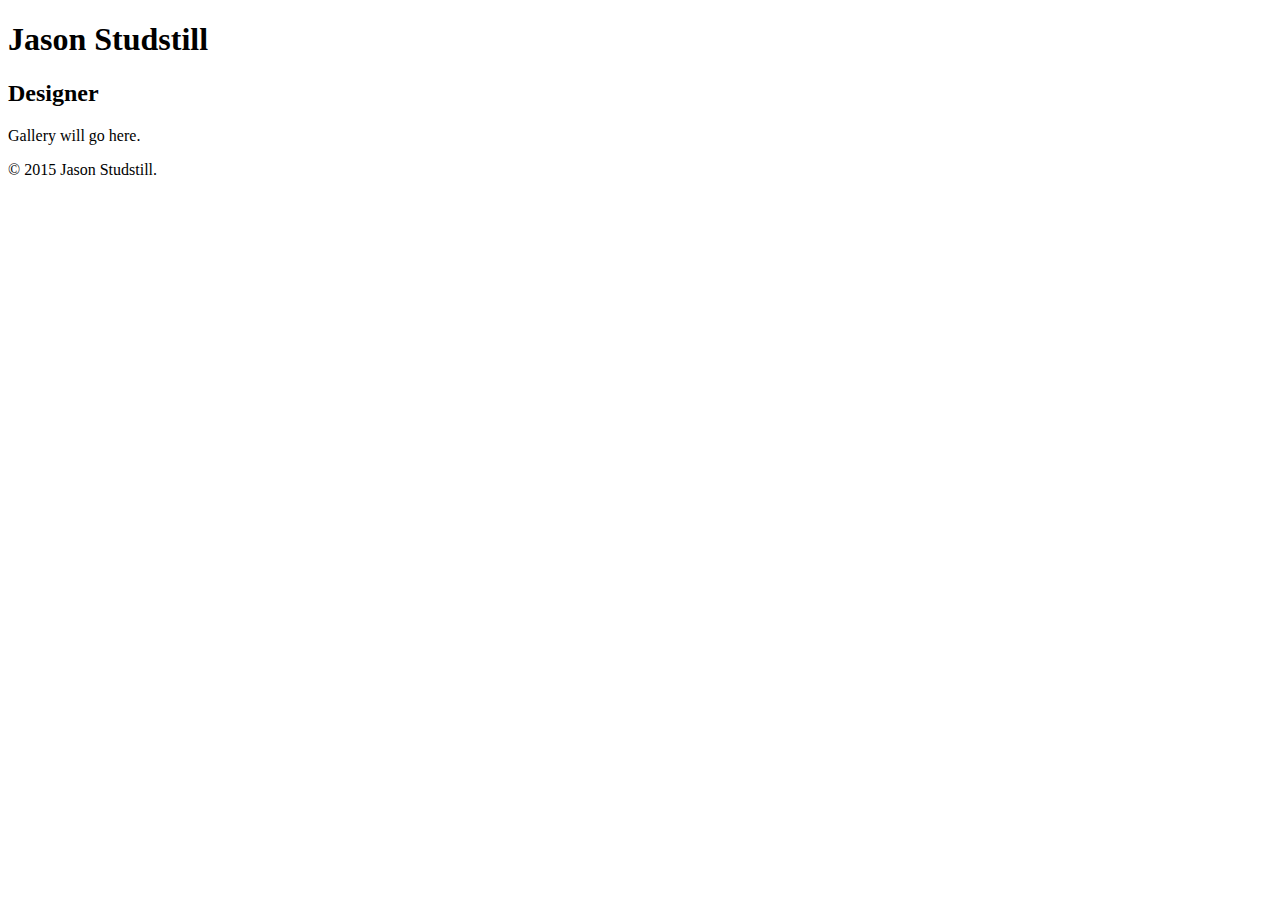
==== front-end-web-development/how-to-make-a-website/index.html @ 979bcce7 "Create index.html" ====
<!DOCTYPE html>
<html>
  <head>
    <meta charset="utf-8">
    <title>Jason Studstill | Designer</title>
  </head>
  <body>
    <header>
      <h1>Jason Studstill</h1>
      <h2>Designer</h2>
    </header>
    <section>
      <p>Gallery will go here.</p>
    </section>
    <footer>
      <p>&copy; 2015 Jason Studstill.</p>
    </footer>
  </body>
</html>
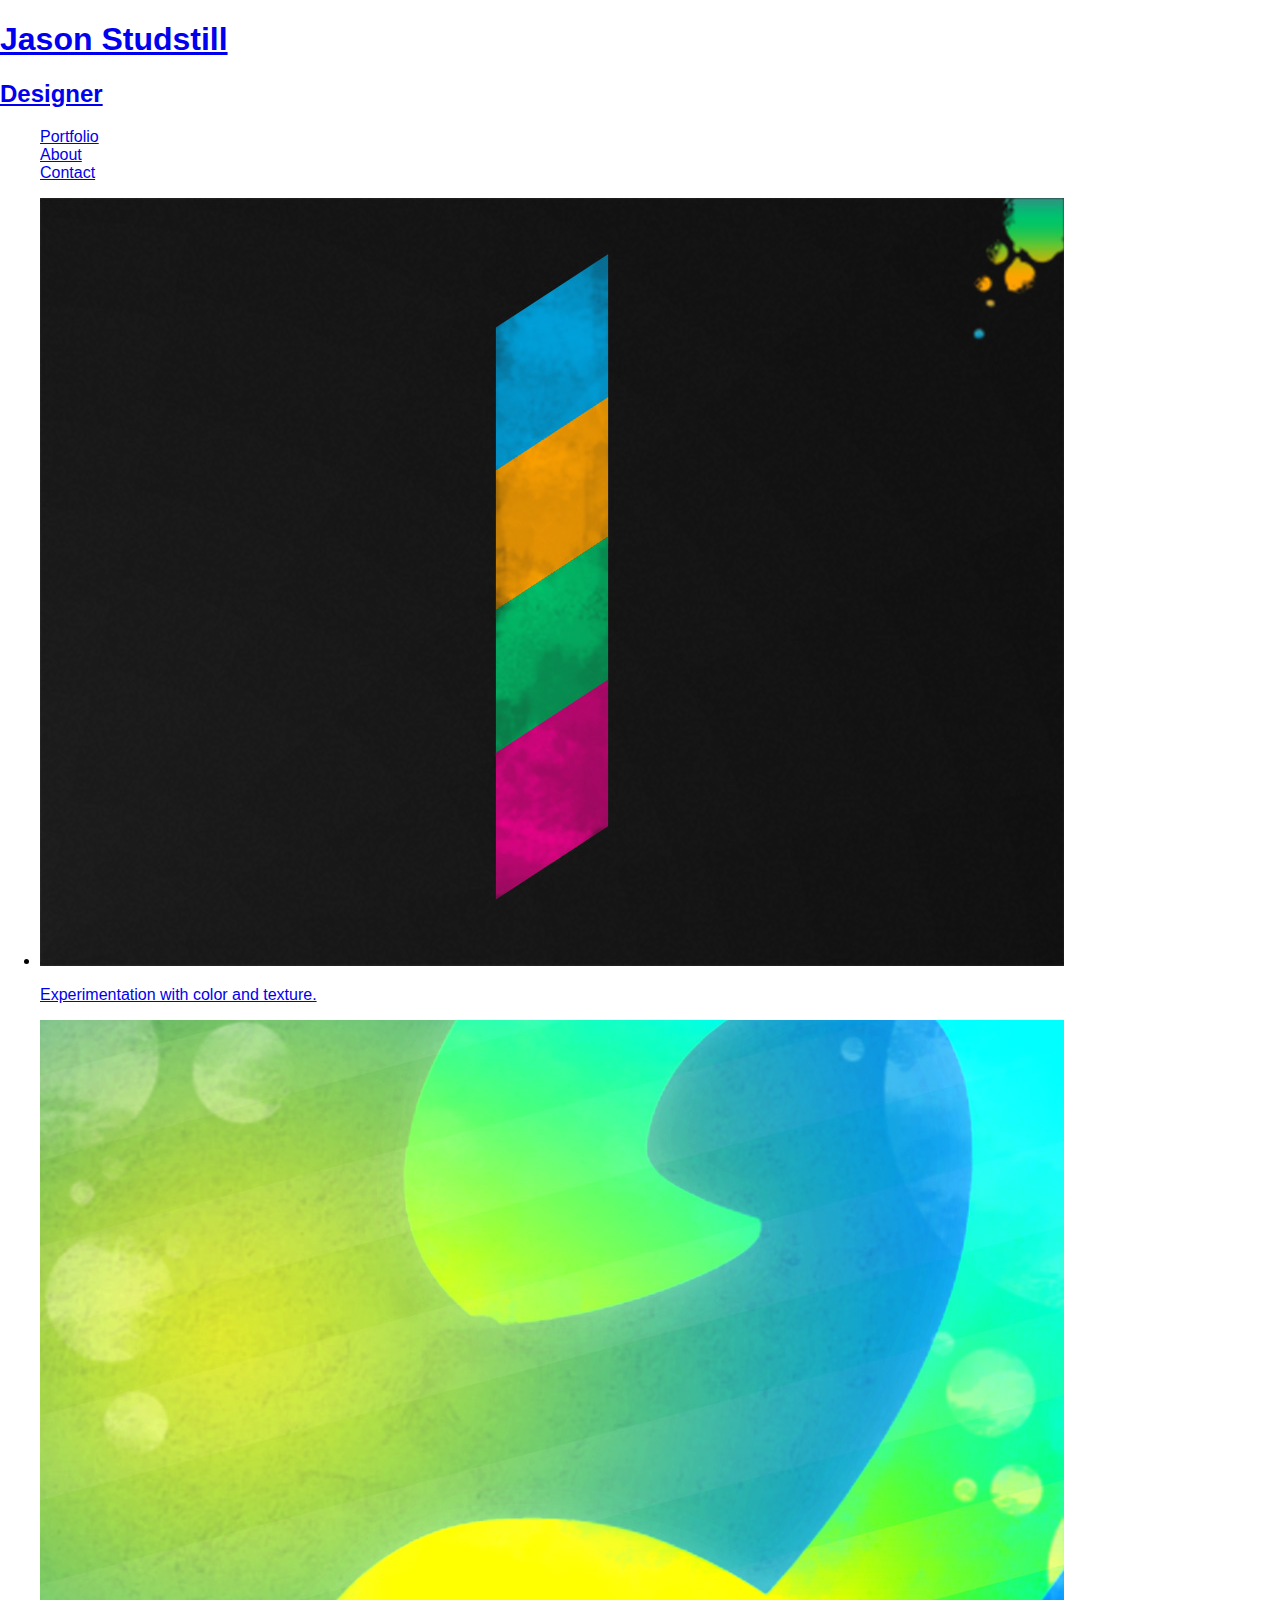
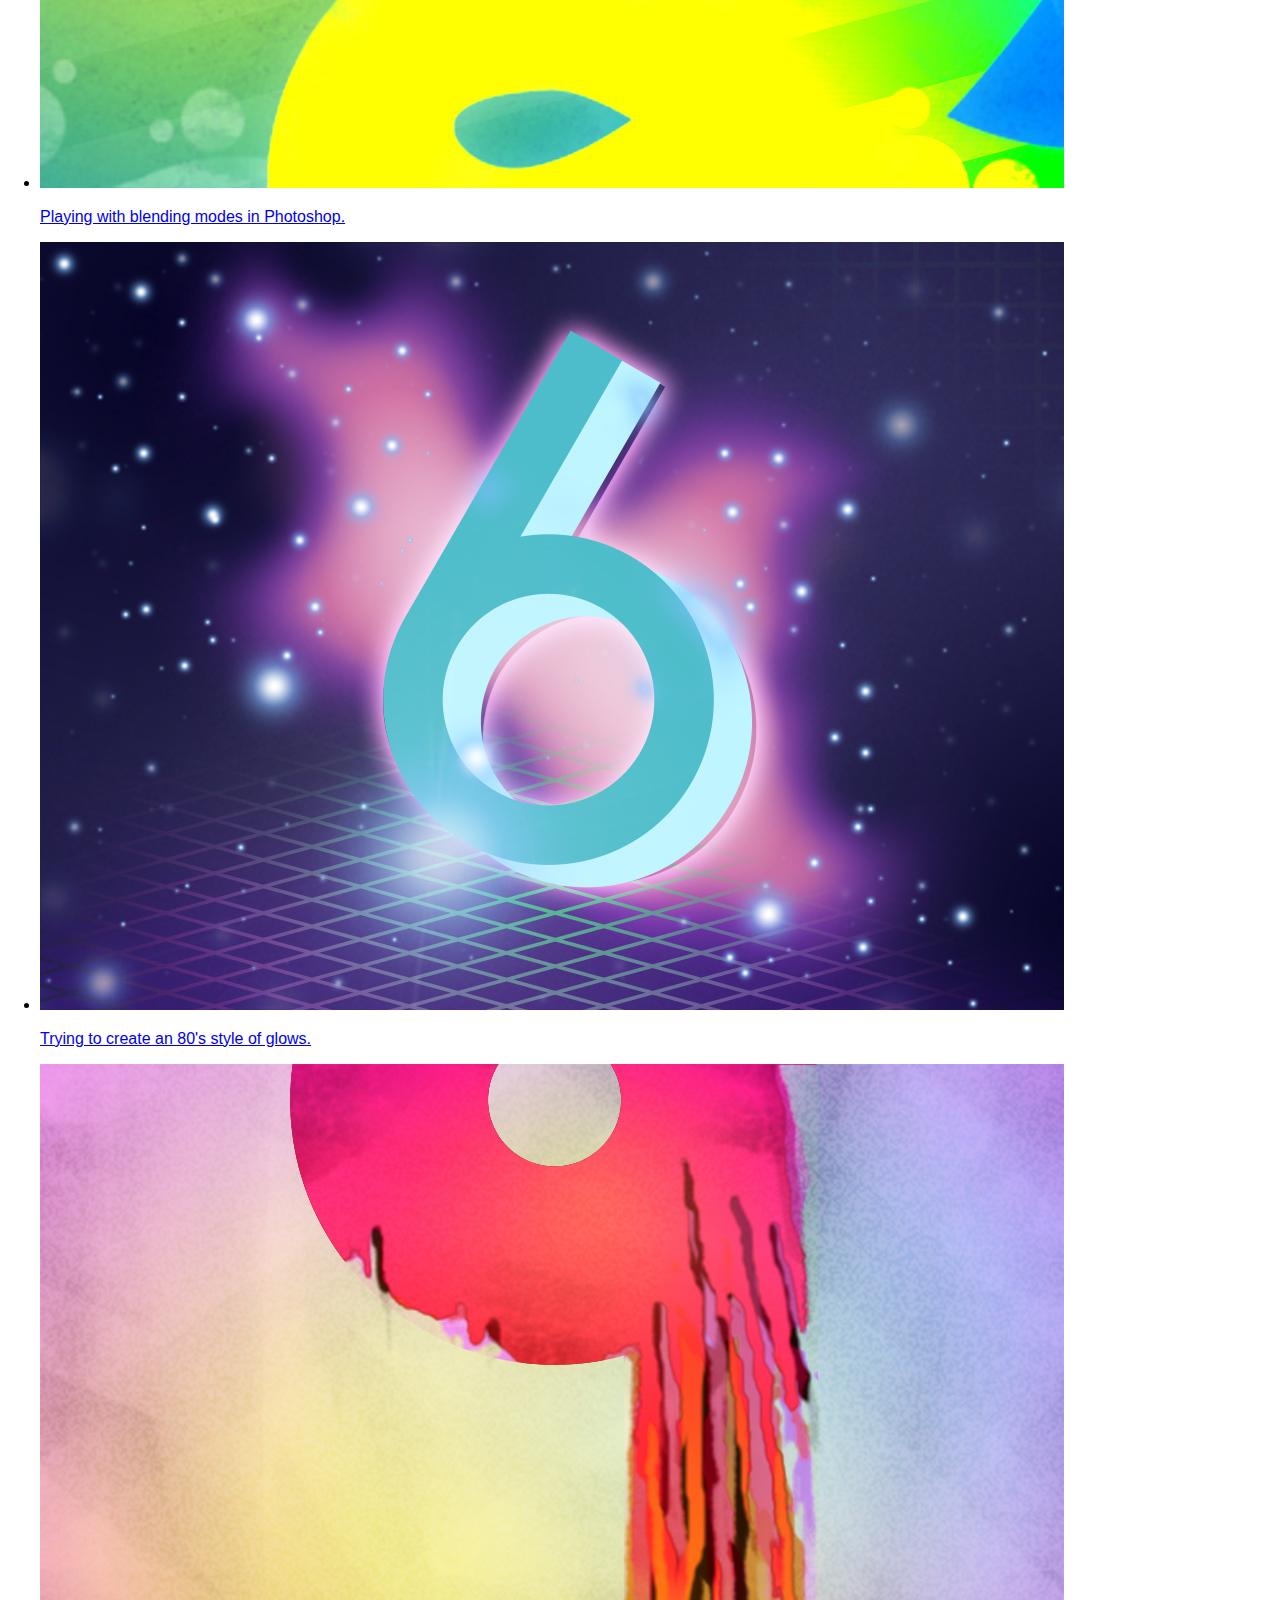
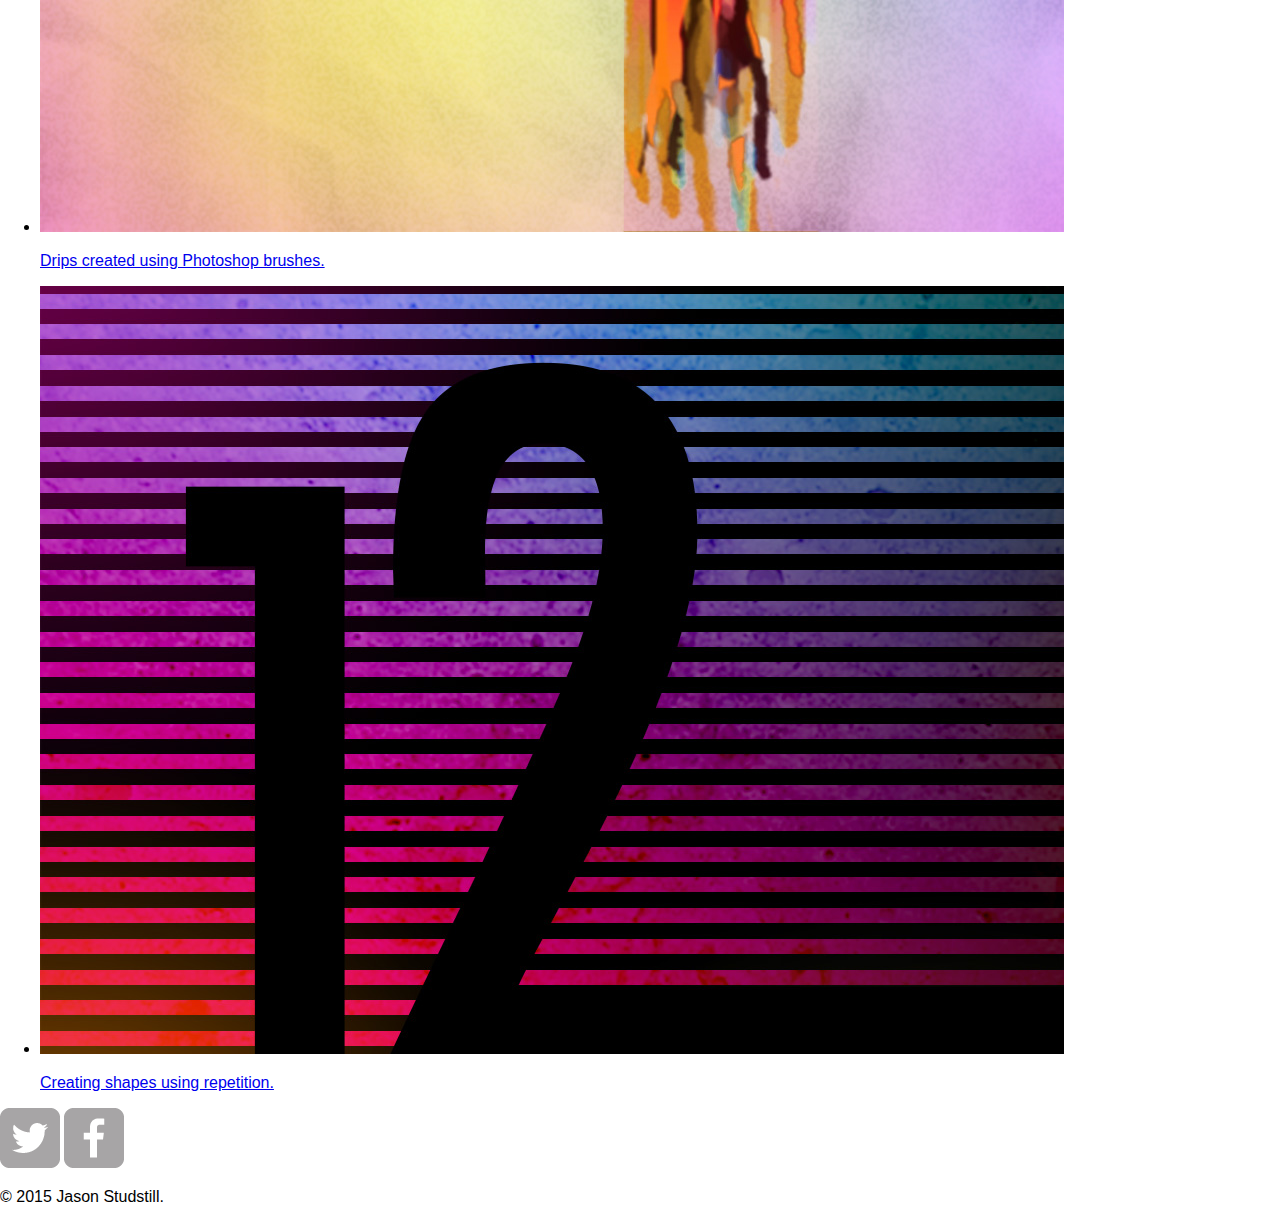
==== commit 51110613: "complete Creating HTML Content section" ====
--- a/front-end-web-development/how-to-make-a-website/index.html
+++ b/front-end-web-development/how-to-make-a-website/index.html
@@ -3,16 +3,59 @@
   <head>
     <meta charset="utf-8">
     <title>Jason Studstill | Designer</title>
+    <link rel="stylesheet" href="css/normalize.css">
   </head>
   <body>
     <header>
+      <a href="index.html">
       <h1>Jason Studstill</h1>
       <h2>Designer</h2>
+      </a>
+      <nav>
+        <ul>
+          <li><a href="index.html">Portfolio</a></li>
+          <li><a href="about.html">About</a></li>
+          <li><a href="contact.html">Contact</a></li>
+        </ul>
+      </nav>
     </header>
     <section>
-      <p>Gallery will go here.</p>
+      <ul>
+        <li>
+          <a href="img/numbers-01.jpg">
+            <img src="img/numbers-01.jpg" alt="">
+            <p>Experimentation with color and texture.</p>
+          </a>
+        </li>
+        <li>
+          <a href="img/numbers-02.jpg">
+            <img src="img/numbers-02.jpg" alt="">
+            <p>Playing with blending modes in Photoshop.</p>
+          </a>
+        </li>
+        <li>
+          <a href="img/numbers-06.jpg">
+            <img src="img/numbers-06.jpg" alt="">
+            <p>Trying to create an 80's style of glows.</p>
+          </a>
+        </li>
+        <li>
+          <a href="img/numbers-09.jpg">
+            <img src="img/numbers-09.jpg" alt="">
+            <p>Drips created using Photoshop brushes.</p>
+          </a>
+        </li>
+        <li>
+          <a href="img/numbers-12.jpg">
+            <img src="img/numbers-12.jpg" alt="">
+            <p>Creating shapes using repetition.</p>
+          </a>
+        </li>
+      </ul>
     </section>
     <footer>
+      <a href="http://twitter.com/standstill64"><img src="img/twitter-wrap.png" alt="Twitter Logo"></a>
+      <a href="http://facebook.com/jasonstudstill"><img src="img/facebook-wrap.png" alt="Facebook Logo"></a>
       <p>&copy; 2015 Jason Studstill.</p>
     </footer>
   </body>
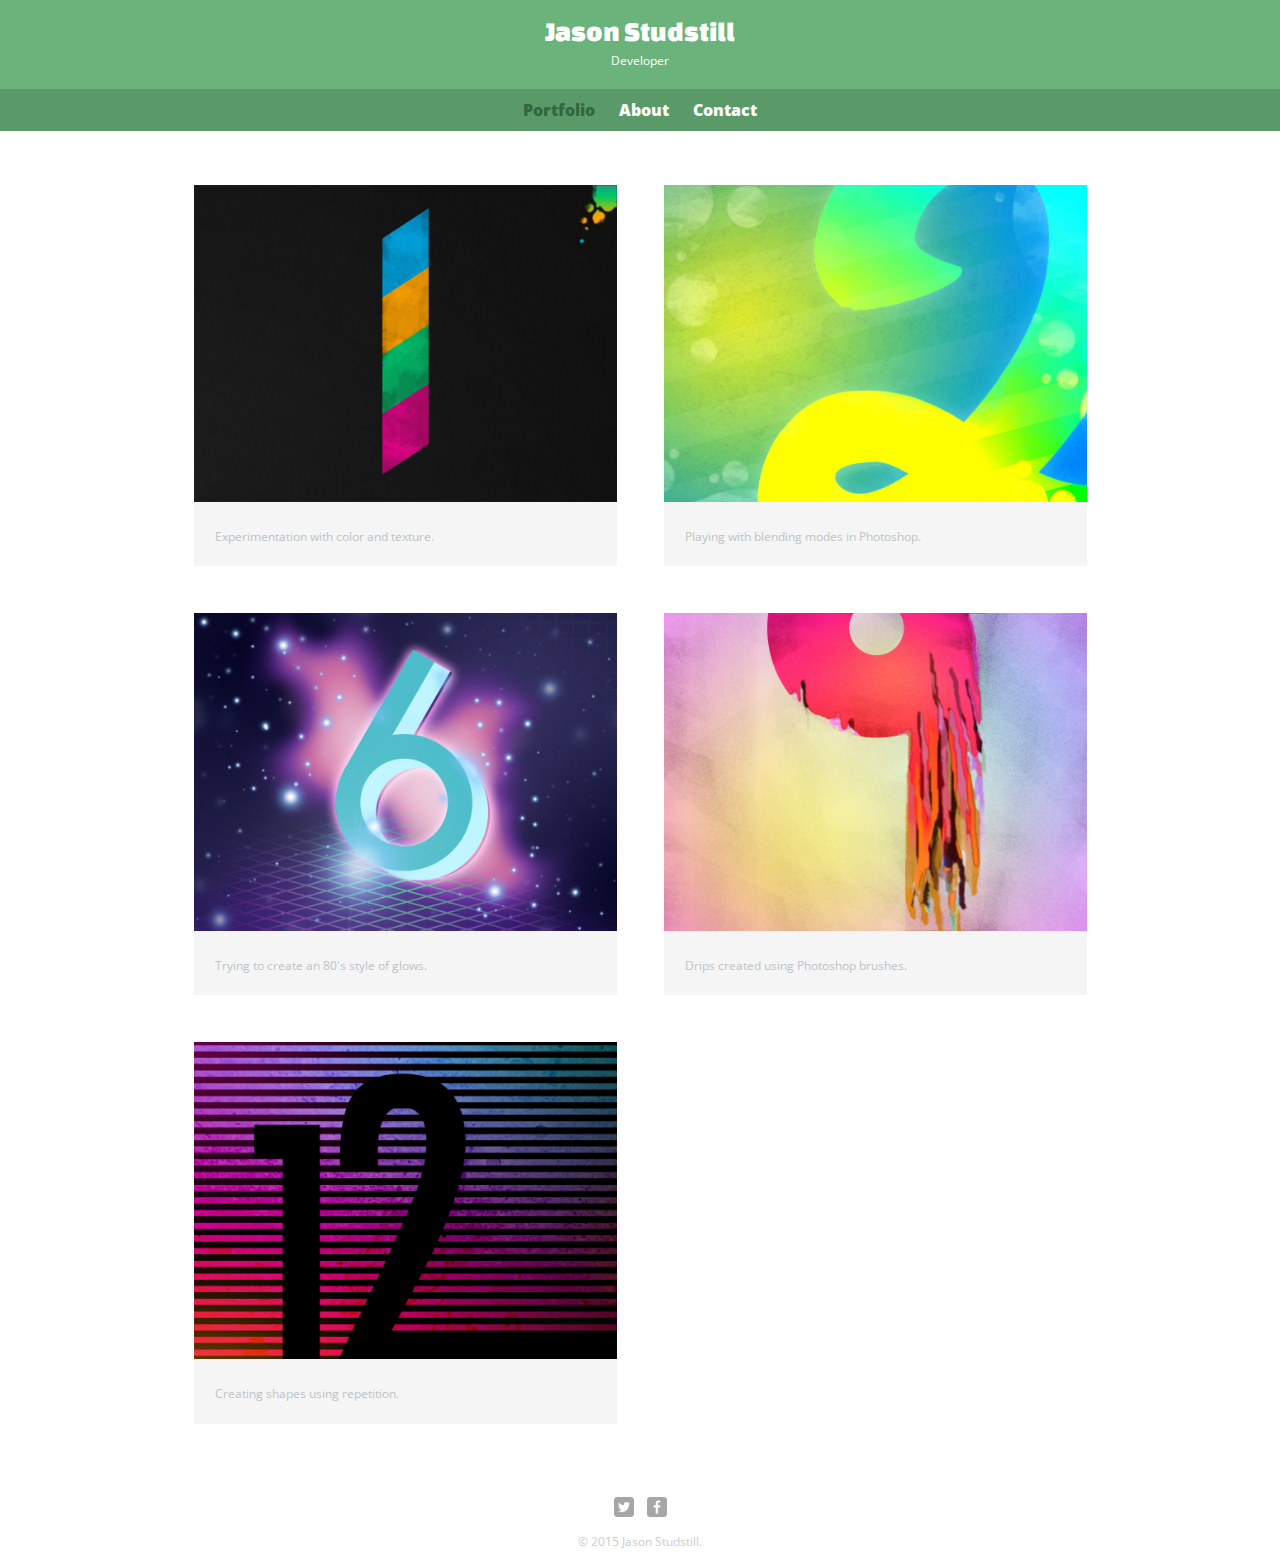
==== commit 06227795: "HTMAW - Stage 7" ====
--- a/front-end-web-development/how-to-make-a-website/index.html
+++ b/front-end-web-development/how-to-make-a-website/index.html
@@ -1,62 +1,67 @@
+
 <!DOCTYPE html>
 <html>
   <head>
     <meta charset="utf-8">
-    <title>Jason Studstill | Designer</title>
+    <title>Jason Studstill | Developer</title>
     <link rel="stylesheet" href="css/normalize.css">
+    <link href='http://fonts.googleapis.com/css?family=Changa+One|Open+Sans:400italic,700italic,400,700,800' rel='stylesheet' type='text/css'>
+    <link rel="stylesheet" href="css/main.css">
   </head>
   <body>
     <header>
-      <a href="index.html">
-      <h1>Jason Studstill</h1>
-      <h2>Designer</h2>
+      <a href="index.html" id="logo">
+        <h1>Jason Studstill</h1>
+        <h2>Developer</h2>
       </a>
       <nav>
         <ul>
-          <li><a href="index.html">Portfolio</a></li>
+          <li><a href="index.html" class="selected">Portfolio</a></li>
           <li><a href="about.html">About</a></li>
           <li><a href="contact.html">Contact</a></li>
         </ul>
       </nav>
     </header>
-    <section>
-      <ul>
-        <li>
-          <a href="img/numbers-01.jpg">
-            <img src="img/numbers-01.jpg" alt="">
-            <p>Experimentation with color and texture.</p>
-          </a>
-        </li>
-        <li>
-          <a href="img/numbers-02.jpg">
-            <img src="img/numbers-02.jpg" alt="">
-            <p>Playing with blending modes in Photoshop.</p>
-          </a>
-        </li>
-        <li>
-          <a href="img/numbers-06.jpg">
-            <img src="img/numbers-06.jpg" alt="">
-            <p>Trying to create an 80's style of glows.</p>
-          </a>
-        </li>
-        <li>
-          <a href="img/numbers-09.jpg">
-            <img src="img/numbers-09.jpg" alt="">
-            <p>Drips created using Photoshop brushes.</p>
-          </a>
-        </li>
-        <li>
-          <a href="img/numbers-12.jpg">
-            <img src="img/numbers-12.jpg" alt="">
-            <p>Creating shapes using repetition.</p>
-          </a>
-        </li>
-      </ul>
-    </section>
-    <footer>
-      <a href="http://twitter.com/standstill64"><img src="img/twitter-wrap.png" alt="Twitter Logo"></a>
-      <a href="http://facebook.com/jasonstudstill"><img src="img/facebook-wrap.png" alt="Facebook Logo"></a>
-      <p>&copy; 2015 Jason Studstill.</p>
-    </footer>
+    <div id="wrapper">
+      <section>
+        <ul id="gallery">
+          <li>
+            <a href="img/numbers-01.jpg">
+              <img src="img/numbers-01.jpg" alt="">
+              <p>Experimentation with color and texture.</p>
+            </a>
+          </li>
+          <li>
+            <a href="img/numbers-02.jpg">
+              <img src="img/numbers-02.jpg" alt="">
+              <p>Playing with blending modes in Photoshop.</p>
+            </a>
+          </li>
+          <li>
+            <a href="img/numbers-06.jpg">
+              <img src="img/numbers-06.jpg" alt="">
+              <p>Trying to create an 80's style of glows.</p>
+            </a>
+          </li>
+          <li>
+            <a href="img/numbers-09.jpg">
+              <img src="img/numbers-09.jpg" alt="">
+              <p>Drips created using Photoshop brushes.</p>
+            </a>
+          </li>
+          <li>
+            <a href="img/numbers-12.jpg">
+              <img src="img/numbers-12.jpg" alt="">
+              <p>Creating shapes using repetition.</p>
+            </a>
+          </li>
+        </ul>
+      </section>
+      <footer>
+        <a href="http://twitter.com/standstill64"><img src="img/twitter-wrap.png" alt="Twitter Logo" class="social-icon"></a>
+        <a href="http://facebook.com/jasonstudstill"><img src="img/facebook-wrap.png" alt="Facebook Logo" class="social-icon"></a>
+        <p>&copy; 2015 Jason Studstill.</p>
+      </footer>
+    </div>
   </body>
 </html>
--- a/front-end-web-development/how-to-make-a-website/css/main.css
+++ b/front-end-web-development/how-to-make-a-website/css/main.css
@@ -0,0 +1,200 @@
+/**********************************
+GENERAL
+***********************************/
+
+body {
+  font-family: 'Open Sans', sans-serif;
+}
+
+#wrapper {
+  max-width: 940px;
+  margin: 0 auto;
+  padding: 0 5%;
+}
+
+a {
+  text-decoration: none;
+}
+
+img {
+  max-width: 100%;
+}
+
+h3 {
+  margin: 0 0 1em 0;
+}
+
+
+
+/**********************************
+HEADING
+***********************************/
+
+header {
+  float: left;
+  margin: 0 0 30px 0;
+  padding: 5px 0 0 0;
+  width: 100%;
+}
+
+#logo {
+  text-align: center;
+  margin: 0;
+}
+
+h1 {
+  font-family: 'Changa One', sans-serif;
+  margin: 15px 0;
+  font-size: 1.75em;
+  font-weight: normal;
+  line-height: 0.8em;
+}
+
+h2 {
+  font-size: 0.75em;
+  margin: -5px 0 0;
+  font-weight: normal;
+}
+
+
+
+/**********************************
+NAVIGATION
+***********************************/
+
+nav {
+  text-align: center;
+  padding: 10px 0;
+  margin: 20px 0 0;
+}
+
+nav ul {
+  list-style: none;
+  margin: 0 10px;
+  padding: 0;
+}
+
+nav li {
+  display: inline-block;
+}
+
+nav a {
+  font-weight: 800;
+  padding: 15px 10px;
+}
+
+
+
+/**********************************
+FOOTER
+***********************************/
+
+footer {
+  font-size: 0.75em;
+  text-align: center;
+  clear: both;
+  padding-top: 50px;
+  color: #ccc;
+}
+
+.social-icon {
+  width: 20px;
+  height: 20px;
+  margin: 0 5px;
+}
+
+
+
+/**********************************
+PAGE: PORTFOLIO
+***********************************/
+
+#gallery {
+  margin: 0;
+  padding: 0;
+  list-style: none;
+}
+
+#gallery li {
+  float: left;
+  width: 45%;
+  margin: 2.5%;
+  background-color: #f5f5f5;
+  color: #bdc3c7;
+}
+
+#gallery li a p {
+  margin: 0;
+  padding: 5%;
+  font-size: 0.75em;
+  color: #bdc3c7
+}
+
+
+
+/**********************************
+PAGE: ABOUT
+***********************************/
+
+.profile-photo {
+  display: block;
+  max-width: 150px;
+  margin: 0 auto 30px;
+  border-radius: 100%;
+}
+
+
+/**********************************
+COLORS
+***********************************/
+
+/* site body */
+body {
+  background-color: #fff;
+  color: #999;
+}
+
+/* green header */
+header {
+  background: #6ab47b;
+  border-color: #599a68;
+}
+
+/* nav background on mobile */
+nav {
+  background: #599a68;
+}
+
+/* logo text */
+h1, h2 {
+  color: #fff;
+}
+
+/* links */
+a {
+  color: #6ab47b;
+}
+
+/* nav link */
+nav a, nav a:visited {
+  color: #fff;
+}
+
+/* selected nav link */
+nav a.selected, nav a:hover {
+  color: #32673f;
+}
+
+
+
+
+
+
+
+
+
+
+
+
+
+
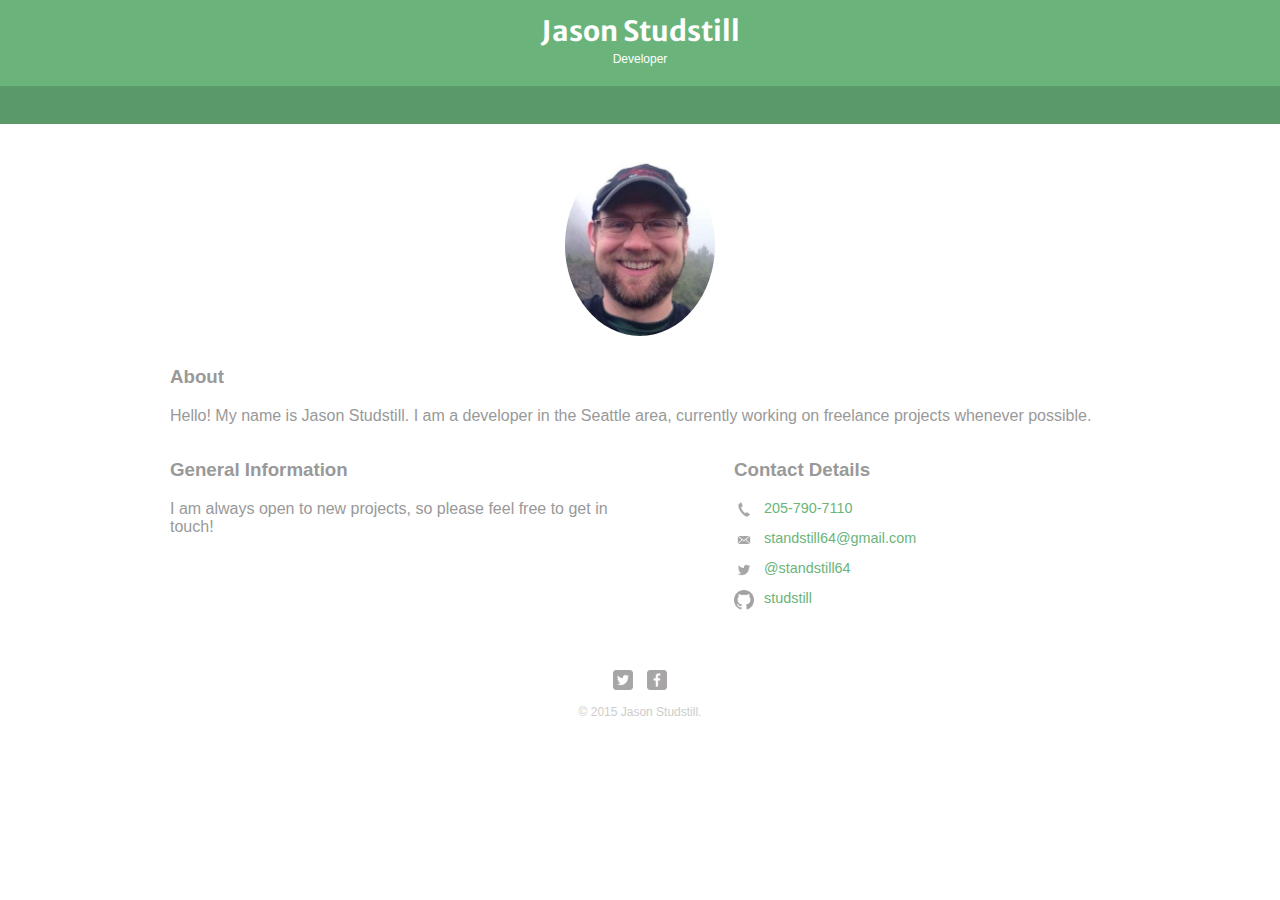
==== commit 3e221d57: "Finish Front End Web Development 's How to Make a Website" ====
--- a/front-end-web-development/how-to-make-a-website/index.html
+++ b/front-end-web-development/how-to-make-a-website/index.html
@@ -5,56 +5,40 @@
     <meta charset="utf-8">
     <title>Jason Studstill | Developer</title>
     <link rel="stylesheet" href="css/normalize.css">
-    <link href='http://fonts.googleapis.com/css?family=Changa+One|Open+Sans:400italic,700italic,400,700,800' rel='stylesheet' type='text/css'>
+    <link href='http://fonts.googleapis.com/css?family=Merriweather+Sans:400,300,700,400italic,300italic,700italic' rel='stylesheet' type='text/css'>
     <link rel="stylesheet" href="css/main.css">
+    <link rel="stylesheet" href="css/responsive.css">
   </head>
   <body>
     <header>
       <a href="index.html" id="logo">
-        <h1>Jason Studstill</h1>
+        <h1><strong>Jason Studstill</strong></h1>
         <h2>Developer</h2>
       </a>
       <nav>
         <ul>
-          <li><a href="index.html" class="selected">Portfolio</a></li>
-          <li><a href="about.html">About</a></li>
-          <li><a href="contact.html">Contact</a></li>
+          <li></li>
         </ul>
       </nav>
     </header>
     <div id="wrapper">
       <section>
-        <ul id="gallery">
-          <li>
-            <a href="img/numbers-01.jpg">
-              <img src="img/numbers-01.jpg" alt="">
-              <p>Experimentation with color and texture.</p>
-            </a>
-          </li>
-          <li>
-            <a href="img/numbers-02.jpg">
-              <img src="img/numbers-02.jpg" alt="">
-              <p>Playing with blending modes in Photoshop.</p>
-            </a>
-          </li>
-          <li>
-            <a href="img/numbers-06.jpg">
-              <img src="img/numbers-06.jpg" alt="">
-              <p>Trying to create an 80's style of glows.</p>
-            </a>
-          </li>
-          <li>
-            <a href="img/numbers-09.jpg">
-              <img src="img/numbers-09.jpg" alt="">
-              <p>Drips created using Photoshop brushes.</p>
-            </a>
-          </li>
-          <li>
-            <a href="img/numbers-12.jpg">
-              <img src="img/numbers-12.jpg" alt="">
-              <p>Creating shapes using repetition.</p>
-            </a>
-          </li>
+        <img src="img/jason_headshot.jpg" alt="Photograph of Jason Studstill" class="profile-photo">
+        <h3>About</h3>
+        <p>Hello! My name is Jason Studstill.  I am a developer in the Seattle area, currently working on freelance projects whenever possible.  </p>
+      </section>
+      <br>
+      <section id="primary">
+        <h3>General Information</h3>
+        <p>I am always open to new projects, so please feel free to get in touch!</p>
+      </section>
+      <section id="secondary">
+        <h3>Contact Details</h3>
+        <ul class="contact-info">
+          <li class="phone"><a href="tel:205-790-7110">205-790-7110</a></li>
+          <li class="mail"><a href="mailto:standstill64@gmail.com">standstill64@gmail.com</a></li>
+          <li class="twitter"><a href="http://twitter.com/intent/tweet?screen_name=standstill64">@standstill64</a></li>
+          <li class="github"><a href="http://www.github.com/studstill">studstill</a></li>
         </ul>
       </section>
       <footer>
--- a/front-end-web-development/how-to-make-a-website/css/main.css
+++ b/front-end-web-development/how-to-make-a-website/css/main.css
@@ -3,7 +3,7 @@
 ***********************************/
 
 body {
-  font-family: 'Open Sans', sans-serif;
+  font-family: 'Merriweather Sans' sans-serif;
 }
 
 #wrapper {
@@ -43,7 +43,7 @@
 }
 
 h1 {
-  font-family: 'Changa One', sans-serif;
+  font-family: 'Merriweather Sans', sans-serif;
   margin: 15px 0;
   font-size: 1.75em;
   font-weight: normal;
@@ -144,6 +144,43 @@
 }
 
 
+
+/**********************************
+PAGE: CONTACT
+***********************************/
+
+.contact-info {
+  list-style: none;
+  padding: 0;
+  margin: 0;
+  font-size: 0.9em;
+}
+
+.contact-info a {
+  display: block;
+  min-height: 20px;
+  background-repeat: no-repeat;
+  background-size: 20px 20px;
+  padding: 0 0 0 30px;
+  margin: 0 0 10px;
+}
+
+.contact-info li.phone a {
+  background-image: url('../img/phone.png');
+}
+
+.contact-info li.mail a {
+  background-image: url('../img/mail.png');
+}
+
+.contact-info li.twitter a {
+  background-image: url('../img/twitter.png');
+}
+
+.contact-info li.github a {
+  background-image: url('../img/GitHub-Logo.png');
+}
+
 /**********************************
 COLORS
 ***********************************/
--- a/front-end-web-development/how-to-make-a-website/css/responsive.css
+++ b/front-end-web-development/how-to-make-a-website/css/responsive.css
@@ -0,0 +1,31 @@
+@media screen and (min-width: 480px) {
+    /**********************************
+    TWo COLUMN LAYOUT
+    ***********************************/
+
+    #primary {
+        width: 50%;
+        float: left;
+    }
+
+    #secondary {
+        width: 40%;
+        float: right;
+    }
+}
+
+    /**********************************
+    PAGE: PORTFOLIO
+    ***********************************/
+
+    #gallery li {
+        width: 28.3333%;
+    }
+
+    #gallery li:nth-child(4n) {
+        clear: left;
+    }
+
+@media screen and (min-width: 660px) {
+
+}
